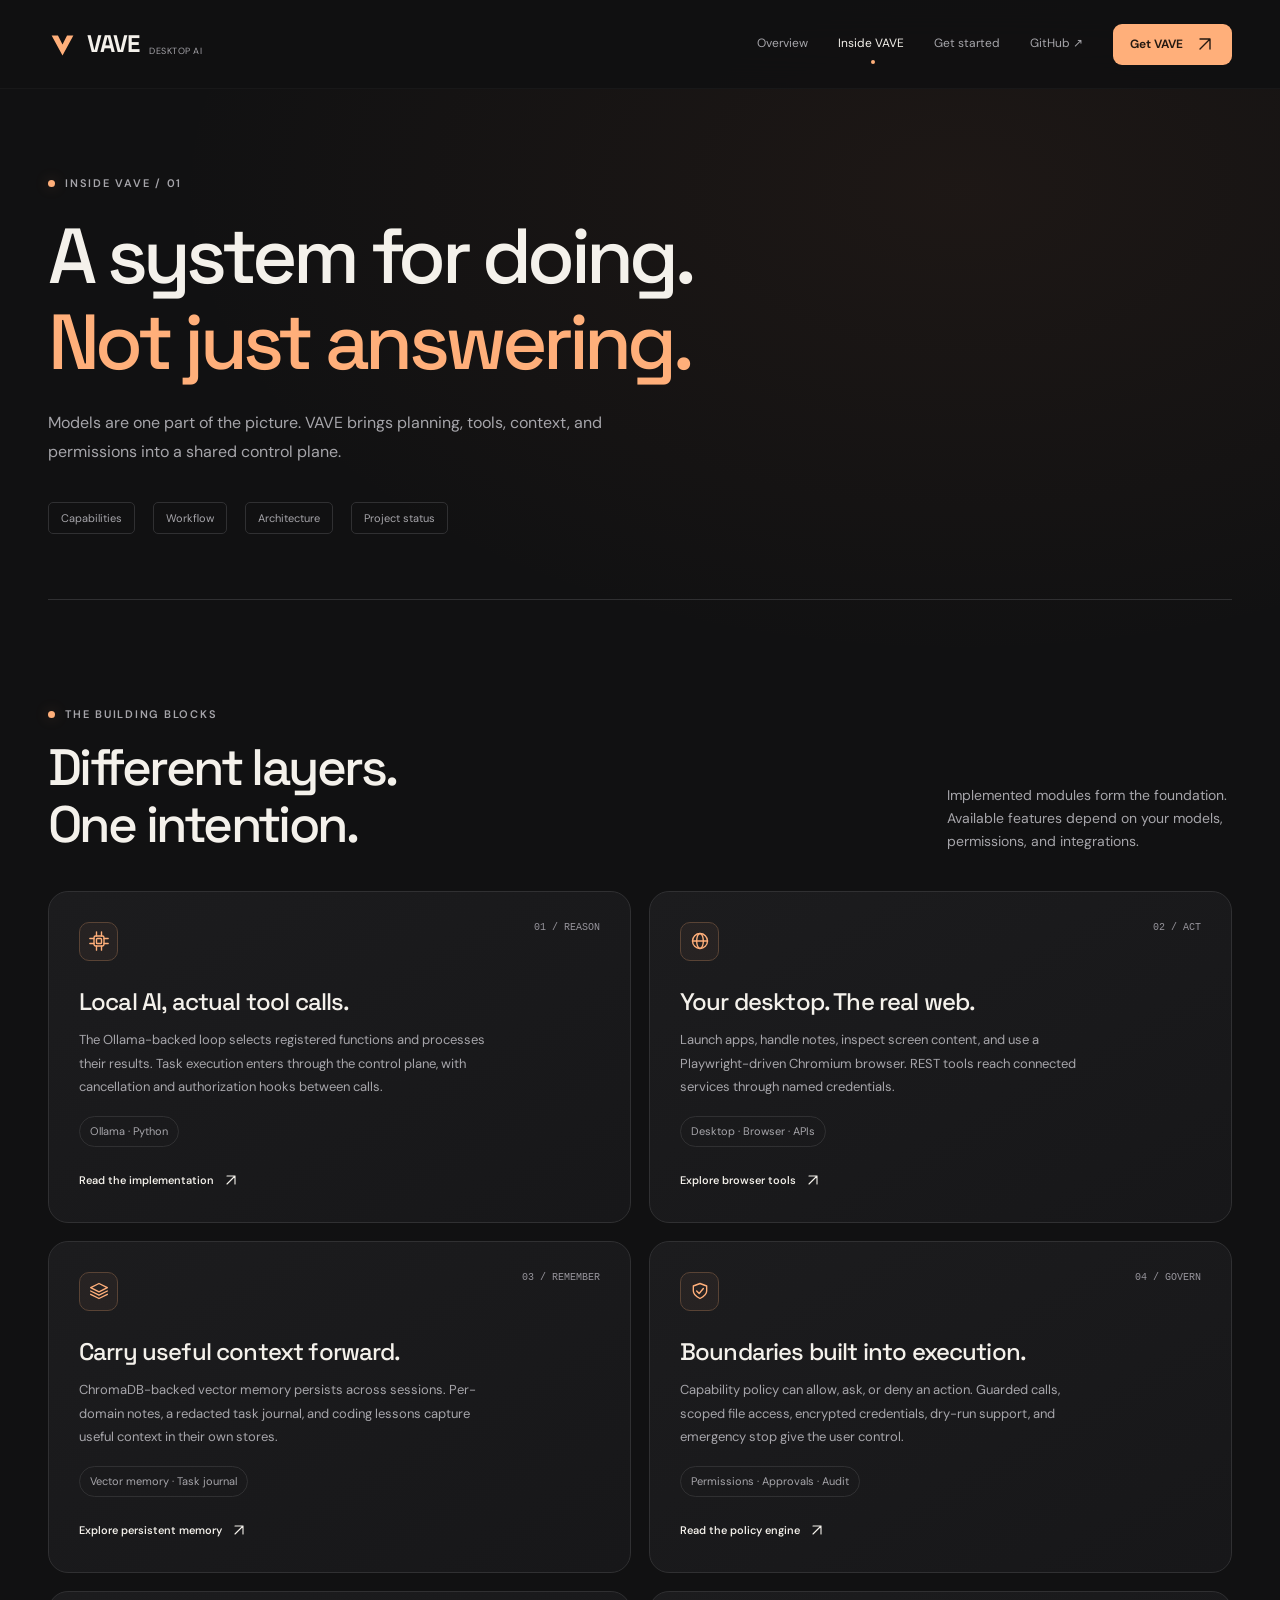
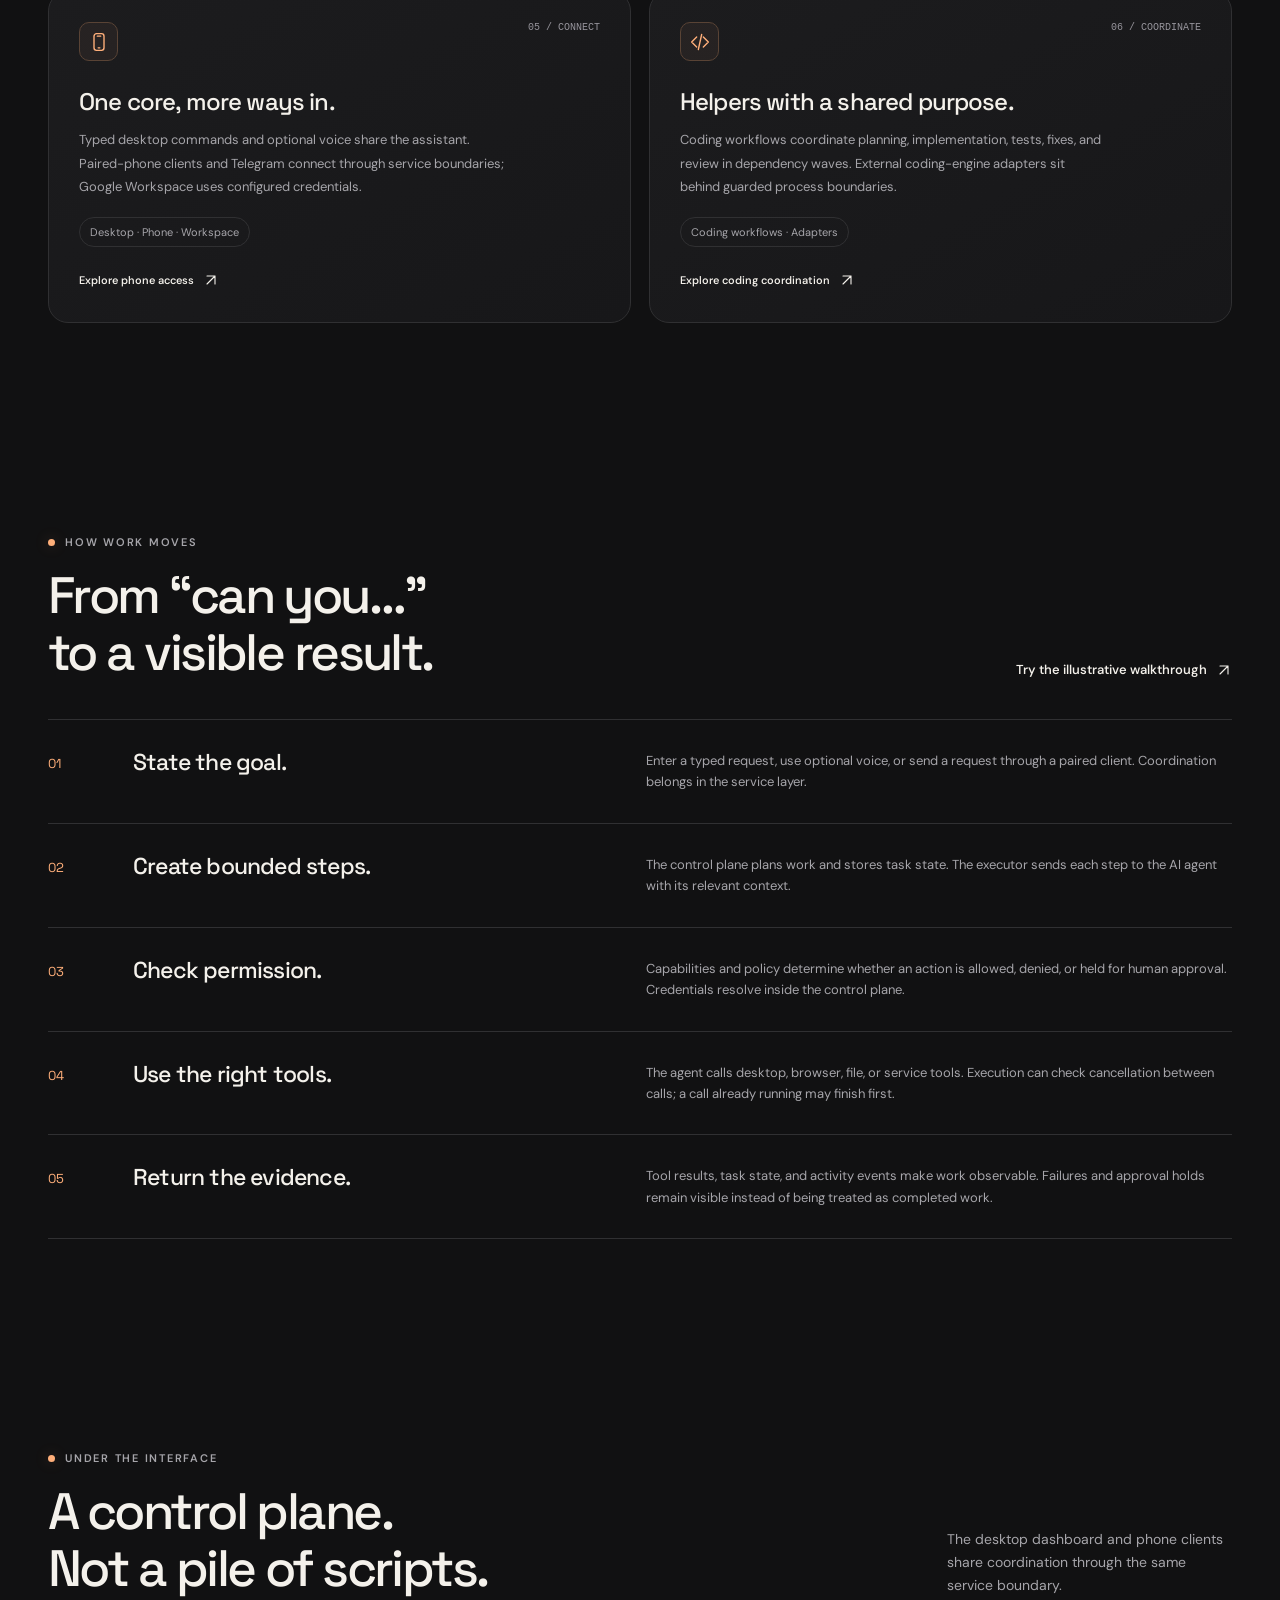
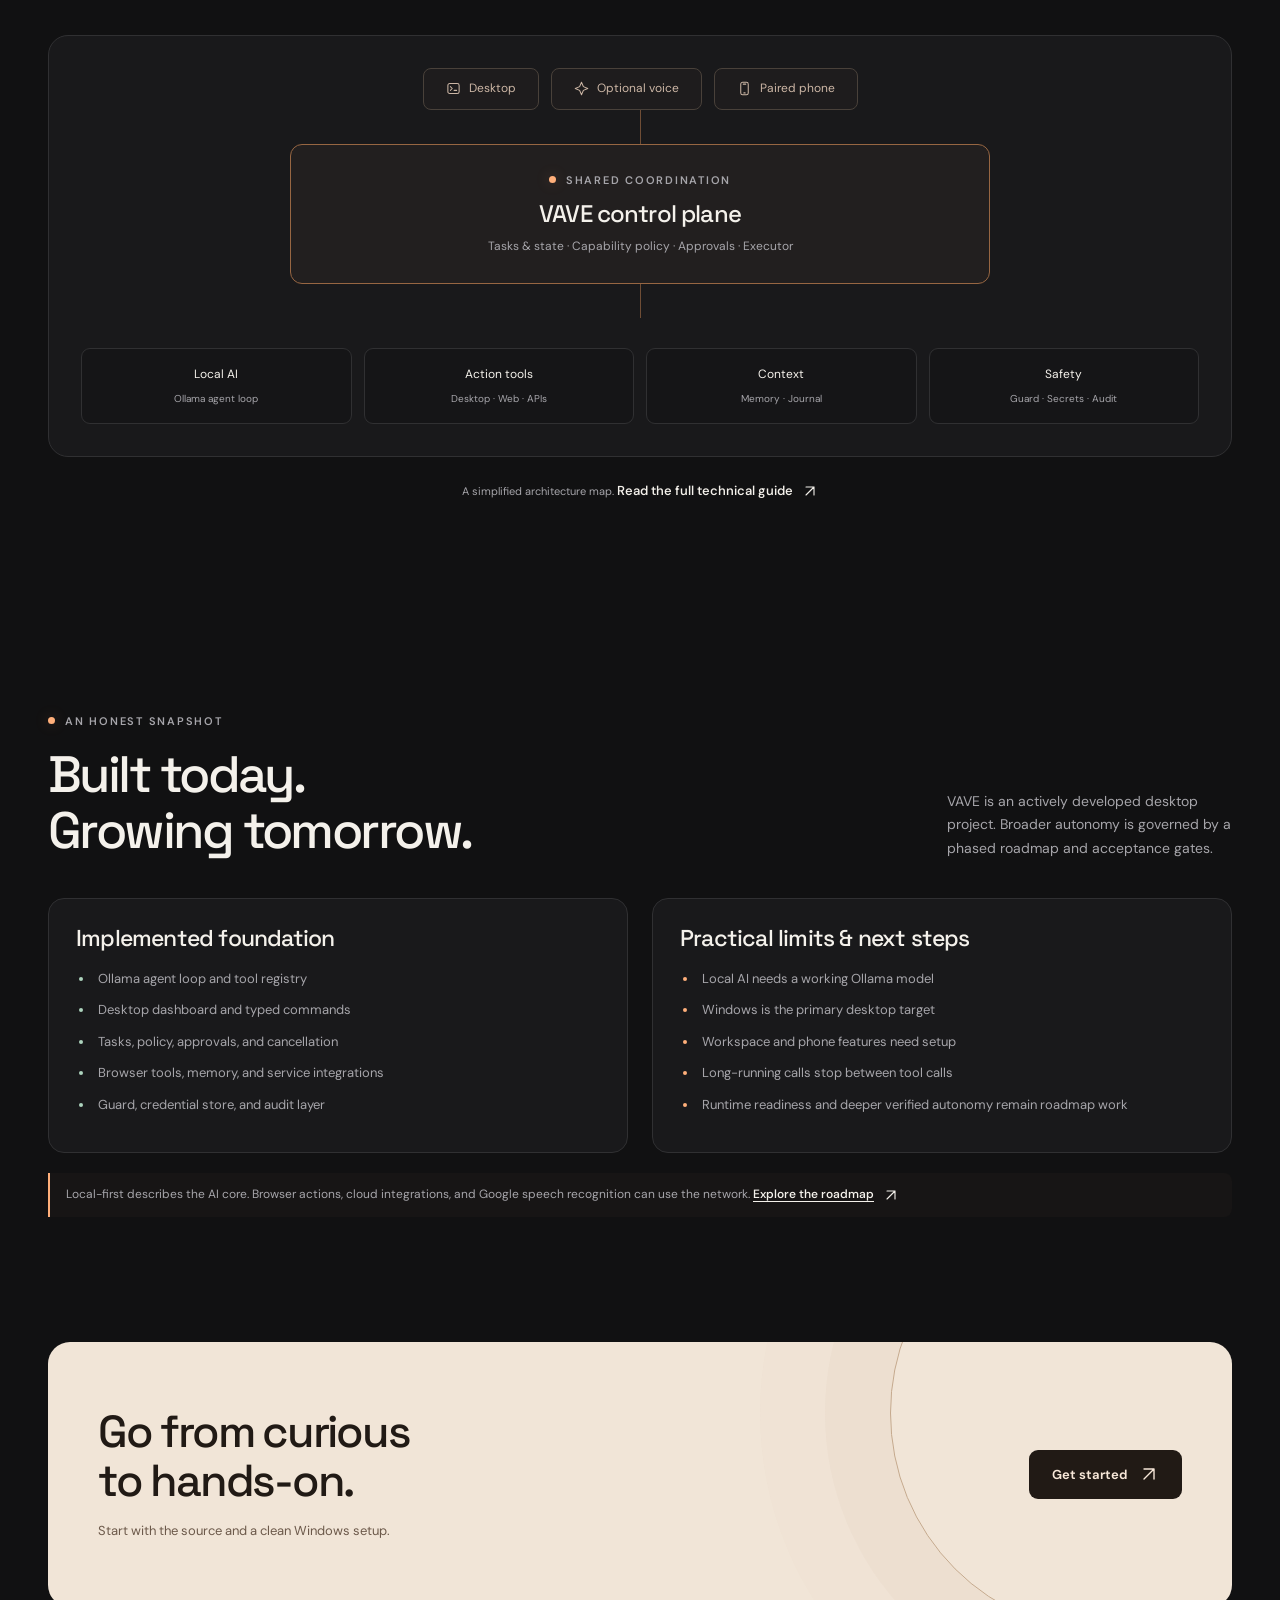
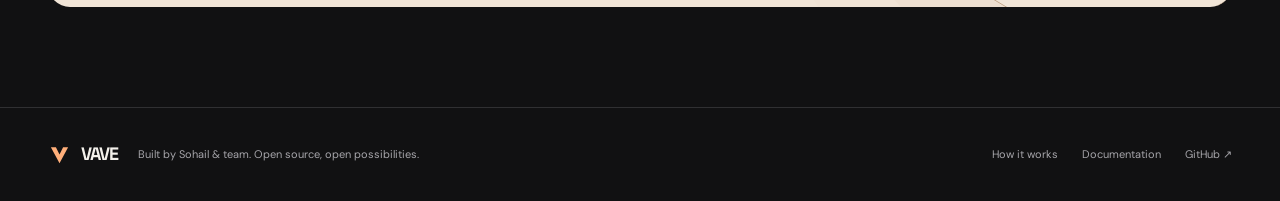
==== showcase/features.html @ 4a10507d "Build VAVE project showcase with interactive workflow and clean source download" ====
<!doctype html>
<html lang="en">
<head>
  <meta charset="utf-8">
  <meta name="viewport" content="width=device-width, initial-scale=1">
  <meta name="theme-color" content="#111112">
  <meta name="description" content="Explore VAVE’s local AI agent, desktop and browser tools, persistent memory, control plane, and human approval workflow.">
  <meta property="og:type" content="website">
  <meta property="og:title" content="Inside VAVE — Features, workflow & architecture">
  <meta property="og:description" content="Explore VAVE’s local AI agent, desktop and browser tools, persistent memory, control plane, and human approval workflow.">
  <meta property="og:url" content="https://sohail-bhai.github.io/VAVE-main/features.html">
  <meta property="og:image" content="https://sohail-bhai.github.io/VAVE-main/assets/social-card.png">
  <meta property="og:image:width" content="1200">
  <meta property="og:image:height" content="630">
  <meta name="twitter:card" content="summary_large_image">
  <link rel="canonical" href="https://sohail-bhai.github.io/VAVE-main/features.html">
  <link rel="icon" href="assets/favicon.svg" type="image/svg+xml">
  <link rel="stylesheet" href="styles.css">
  <script src="app.js" defer></script>
  <title>Inside VAVE — Features, workflow & architecture</title>
</head>
<body>
  <a class="skip-link" href="#main">Skip to content</a>
  <header class="site-header">
    <div class="container header-inner">
      <a class="brand" href="index.html" aria-label="VAVE home"><svg viewBox="0 0 32 32" aria-hidden="true"><path d="m4 6 12 22L28 6h-7l-5 10-5-10Z" fill="#ffaf7a"/></svg>VAVE<small>DESKTOP AI</small></a>
      <button class="nav-toggle" type="button" aria-label="Open navigation" aria-expanded="false" aria-controls="site-nav"><svg class="icon" aria-hidden="true"><use href="assets/icons.svg#menu"></use></svg></button>
      <nav class="site-nav" id="site-nav" aria-label="Main navigation">
        <a href="index.html">Overview</a>
        <a href="features.html" aria-current="page">Inside VAVE</a>
        <a href="get-started.html">Get started</a>
        <a href="https://github.com/sohail-bhai/VAVE-main/tree/codex/vave-showcase" target="_blank" rel="noopener noreferrer">GitHub ↗</a>
        <a class="button small" href="get-started.html#download">Get VAVE <svg class="icon" aria-hidden="true"><use href="assets/icons.svg#arrow-up-right"></use></svg></a>
      </nav>
    </div>
  </header>
  <main id="main" class="container">
    <section class="page-hero" aria-labelledby="page-title">
      <div class="eyebrow">Inside VAVE / 01</div>
      <h1 id="page-title">A system for doing.<br><span class="accent">Not just answering.</span></h1>
      <p>Models are one part of the picture. VAVE brings planning, tools, context, and permissions into a shared control plane.</p>
      <nav class="page-index" aria-label="On this page"><a href="#capabilities">Capabilities</a><a href="#workflow">Workflow</a><a href="#architecture">Architecture</a><a href="#project-status">Project status</a></nav>
    </section>
    <section class="section" id="capabilities" aria-labelledby="capabilities-title">
      <div class="section-header"><div><div class="eyebrow">The building blocks</div><h2 id="capabilities-title">Different layers.<br>One intention.</h2></div><p>Implemented modules form the foundation. Available features depend on your models, permissions, and integrations.</p></div>
      <div class="feature-grid">
        <article class="feature-card" id="local-ai" data-reveal><span class="card-number">01 / REASON</span><div class="icon-chip"><svg class="icon" aria-hidden="true"><use href="assets/icons.svg#cpu"></use></svg></div><h3>Local AI, actual tool calls.</h3><p>The Ollama-backed loop selects registered functions and processes their results. Task execution enters through the control plane, with cancellation and authorization hooks between calls.</p><span class="pill">Ollama · Python</span><br><a class="text-link" href="https://github.com/sohail-bhai/VAVE-main/blob/codex/vave-showcase/assistant/ai_brain.py" target="_blank" rel="noopener noreferrer">Read the implementation <svg class="icon" aria-hidden="true"><use href="assets/icons.svg#arrow-up-right"></use></svg></a></article>
        <article class="feature-card" id="tools" data-reveal><span class="card-number">02 / ACT</span><div class="icon-chip"><svg class="icon" aria-hidden="true"><use href="assets/icons.svg#globe"></use></svg></div><h3>Your desktop. The real web.</h3><p>Launch apps, handle notes, inspect screen content, and use a Playwright-driven Chromium browser. REST tools reach connected services through named credentials.</p><span class="pill">Desktop · Browser · APIs</span><br><a class="text-link" href="https://github.com/sohail-bhai/VAVE-main/tree/codex/vave-showcase/assistant/browser" target="_blank" rel="noopener noreferrer">Explore browser tools <svg class="icon" aria-hidden="true"><use href="assets/icons.svg#arrow-up-right"></use></svg></a></article>
        <article class="feature-card" id="memory" data-reveal><span class="card-number">03 / REMEMBER</span><div class="icon-chip"><svg class="icon" aria-hidden="true"><use href="assets/icons.svg#layers"></use></svg></div><h3>Carry useful context forward.</h3><p>ChromaDB-backed vector memory persists across sessions. Per-domain notes, a redacted task journal, and coding lessons capture useful context in their own stores.</p><span class="pill">Vector memory · Task journal</span><br><a class="text-link" href="https://github.com/sohail-bhai/VAVE-main/blob/codex/vave-showcase/assistant/memory.py" target="_blank" rel="noopener noreferrer">Explore persistent memory <svg class="icon" aria-hidden="true"><use href="assets/icons.svg#arrow-up-right"></use></svg></a></article>
        <article class="feature-card" id="safety" data-reveal><span class="card-number">04 / GOVERN</span><div class="icon-chip"><svg class="icon" aria-hidden="true"><use href="assets/icons.svg#shield"></use></svg></div><h3>Boundaries built into execution.</h3><p>Capability policy can allow, ask, or deny an action. Guarded calls, scoped file access, encrypted credentials, dry-run support, and emergency stop give the user control.</p><span class="pill">Permissions · Approvals · Audit</span><br><a class="text-link" href="https://github.com/sohail-bhai/VAVE-main/blob/codex/vave-showcase/assistant/control/policy.py" target="_blank" rel="noopener noreferrer">Read the policy engine <svg class="icon" aria-hidden="true"><use href="assets/icons.svg#arrow-up-right"></use></svg></a></article>
        <article class="feature-card" data-reveal><span class="card-number">05 / CONNECT</span><div class="icon-chip"><svg class="icon" aria-hidden="true"><use href="assets/icons.svg#phone"></use></svg></div><h3>One core, more ways in.</h3><p>Typed desktop commands and optional voice share the assistant. Paired-phone clients and Telegram connect through service boundaries; Google Workspace uses configured credentials.</p><span class="pill">Desktop · Phone · Workspace</span><br><a class="text-link" href="https://github.com/sohail-bhai/VAVE-main/blob/codex/vave-showcase/docs/mobile.md" target="_blank" rel="noopener noreferrer">Explore phone access <svg class="icon" aria-hidden="true"><use href="assets/icons.svg#arrow-up-right"></use></svg></a></article>
        <article class="feature-card" data-reveal><span class="card-number">06 / COORDINATE</span><div class="icon-chip"><svg class="icon" aria-hidden="true"><use href="assets/icons.svg#code"></use></svg></div><h3>Helpers with a shared purpose.</h3><p>Coding workflows coordinate planning, implementation, tests, fixes, and review in dependency waves. External coding-engine adapters sit behind guarded process boundaries.</p><span class="pill">Coding workflows · Adapters</span><br><a class="text-link" href="https://github.com/sohail-bhai/VAVE-main/blob/codex/vave-showcase/assistant/coding_workflow.py" target="_blank" rel="noopener noreferrer">Explore coding coordination <svg class="icon" aria-hidden="true"><use href="assets/icons.svg#arrow-up-right"></use></svg></a></article>
      </div>
    </section>
    <section class="section" id="workflow" aria-labelledby="workflow-title">
      <div class="section-header"><div><div class="eyebrow">How work moves</div><h2 id="workflow-title">From “can you…”<br>to a visible result.</h2></div><a class="text-link" href="index.html#walkthrough">Try the illustrative walkthrough <svg class="icon" aria-hidden="true"><use href="assets/icons.svg#arrow-up-right"></use></svg></a></div>
      <ol class="flow-list">
        <li class="flow-row"><span class="flow-number">01</span><h3>State the goal.</h3><p>Enter a typed request, use optional voice, or send a request through a paired client. Coordination belongs in the service layer.</p></li>
        <li class="flow-row"><span class="flow-number">02</span><h3>Create bounded steps.</h3><p>The control plane plans work and stores task state. The executor sends each step to the AI agent with its relevant context.</p></li>
        <li class="flow-row"><span class="flow-number">03</span><h3>Check permission.</h3><p>Capabilities and policy determine whether an action is allowed, denied, or held for human approval. Credentials resolve inside the control plane.</p></li>
        <li class="flow-row"><span class="flow-number">04</span><h3>Use the right tools.</h3><p>The agent calls desktop, browser, file, or service tools. Execution can check cancellation between calls; a call already running may finish first.</p></li>
        <li class="flow-row"><span class="flow-number">05</span><h3>Return the evidence.</h3><p>Tool results, task state, and activity events make work observable. Failures and approval holds remain visible instead of being treated as completed work.</p></li>
      </ol>
    </section>
    <section class="section" id="architecture" aria-labelledby="architecture-title">
      <div class="section-header"><div><div class="eyebrow">Under the interface</div><h2 id="architecture-title">A control plane.<br>Not a pile of scripts.</h2></div><p>The desktop dashboard and phone clients share coordination through the same service boundary.</p></div>
      <div class="architecture" role="img" aria-label="Desktop, optional voice, and paired phone connect to the VAVE control plane, which coordinates an Ollama agent, tools, memory, and policy.">
        <div class="architecture-interfaces"><span><svg class="icon" aria-hidden="true"><use href="assets/icons.svg#terminal"></use></svg>Desktop</span><span><svg class="icon" aria-hidden="true"><use href="assets/icons.svg#spark"></use></svg>Optional voice</span><span><svg class="icon" aria-hidden="true"><use href="assets/icons.svg#phone"></use></svg>Paired phone</span></div>
        <div class="architecture-connector"></div>
        <div class="architecture-core"><div class="eyebrow" style="justify-content:center;margin-bottom:12px">Shared coordination</div><h3>VAVE control plane</h3><p>Tasks &amp; state · Capability policy · Approvals · Executor</p></div>
        <div class="architecture-connector"></div>
        <div class="architecture-tools"><span>Local AI<small>Ollama agent loop</small></span><span>Action tools<small>Desktop · Web · APIs</small></span><span>Context<small>Memory · Journal</small></span><span>Safety<small>Guard · Secrets · Audit</small></span></div>
      </div>
      <p class="architecture-caption">A simplified architecture map. <a class="text-link" href="https://github.com/sohail-bhai/VAVE-main/blob/codex/vave-showcase/docs/control-plane.md" target="_blank" rel="noopener noreferrer">Read the full technical guide <svg class="icon" aria-hidden="true"><use href="assets/icons.svg#arrow-up-right"></use></svg></a></p>
    </section>
    <section class="section" id="project-status" aria-labelledby="status-title">
      <div class="section-header"><div><div class="eyebrow">An honest snapshot</div><h2 id="status-title">Built today.<br>Growing tomorrow.</h2></div><p>VAVE is an actively developed desktop project. Broader autonomy is governed by a phased roadmap and acceptance gates.</p></div>
      <div class="status-panel">
        <article class="status-card"><h3>Implemented foundation</h3><ul><li>Ollama agent loop and tool registry</li><li>Desktop dashboard and typed commands</li><li>Tasks, policy, approvals, and cancellation</li><li>Browser tools, memory, and service integrations</li><li>Guard, credential store, and audit layer</li></ul></article>
        <article class="status-card"><h3>Practical limits &amp; next steps</h3><ul><li>Local AI needs a working Ollama model</li><li>Windows is the primary desktop target</li><li>Workspace and phone features need setup</li><li>Long-running calls stop between tool calls</li><li>Runtime readiness and deeper verified autonomy remain roadmap work</li></ul></article>
      </div>
      <div class="notice">Local-first describes the AI core. Browser actions, cloud integrations, and Google speech recognition can use the network. <a class="text-link" href="https://github.com/sohail-bhai/VAVE-main/blob/codex/vave-showcase/docs/jarvis-autonomy-roadmap.md" target="_blank" rel="noopener noreferrer">Explore the roadmap <svg class="icon" aria-hidden="true"><use href="assets/icons.svg#arrow-up-right"></use></svg></a></div>
    </section>
    <section class="closing" aria-labelledby="feature-closing-title"><div><h2 id="feature-closing-title">Go from curious<br>to hands-on.</h2><p>Start with the source and a clean Windows setup.</p></div><a class="button" href="get-started.html">Get started <svg class="icon" aria-hidden="true"><use href="assets/icons.svg#arrow-up-right"></use></svg></a></section>
  </main>
  <footer class="site-footer">
    <div class="container footer-inner">
      <div class="footer-brand">
        <a class="brand" href="index.html" aria-label="VAVE home"><svg viewBox="0 0 32 32" aria-hidden="true"><path d="m4 6 12 22L28 6h-7l-5 10-5-10Z" fill="#ffaf7a"/></svg>VAVE</a>
        <p>Built by Sohail &amp; team. Open source, open possibilities.</p>
      </div>
      <nav class="footer-links" aria-label="Footer navigation">
        <a href="features.html#workflow">How it works</a>
        <a href="get-started.html">Documentation</a>
        <a href="https://github.com/sohail-bhai/VAVE-main/tree/codex/vave-showcase" target="_blank" rel="noopener noreferrer">GitHub ↗</a>
      </nav>
    </div>
  </footer>
  <div class="toast" role="status" aria-live="polite" hidden></div>
</body>
</html>
---- showcase/styles.css ----
@import url('assets/fonts/fonts.css');

:root{color-scheme:dark;--bg:#111112;--surface:#19191b;--raised:#202022;--line:#303032;--ink:#f4f1eb;--muted:#a6a5aa;--accent:#ffaf7a;--green:#add4bd;--radius:20px;--display:'Space Grotesk','Segoe UI',sans-serif;--body:'DM Sans','Segoe UI',sans-serif}
*{box-sizing:border-box}html{scroll-behavior:smooth;scroll-padding-top:105px}body{margin:0;background:var(--bg);color:var(--ink);font:16px/1.65 var(--body);-webkit-font-smoothing:antialiased}body::before{content:'';position:absolute;top:0;left:0;width:100%;height:760px;pointer-events:none;background:radial-gradient(ellipse at 75% 25%,#9a583717,transparent 58%);z-index:-1}a{color:inherit;text-decoration:none}button,input{font:inherit}button,a{-webkit-tap-highlight-color:transparent}button{color:inherit;cursor:pointer}button:disabled{cursor:default;opacity:.5}button:focus-visible,a:focus-visible,summary:focus-visible{outline:2px solid var(--accent);outline-offset:5px}::selection{background:var(--accent);color:var(--bg)}img,svg{max-width:100%}h1,h2,h3,h4,p{margin:0}h1,h2,h3,h4{font-family:var(--display);font-weight:500;line-height:1.1}h1{font-size:clamp(56px,6.6vw,94px);letter-spacing:-.065em}h2{font-size:clamp(36px,4vw,56px);letter-spacing:-.05em}h3{font-size:25px;letter-spacing:-.035em}h4{font-size:18px}p{color:var(--muted)}strong{font-weight:600;color:var(--ink)}.container{width:min(1184px,calc(100% - 80px));margin:auto}.icon{width:20px;height:20px;fill:none;stroke:currentColor;stroke-width:1.65;stroke-linecap:round;stroke-linejoin:round;flex-shrink:0}.mono{font:11px/1.6 Consolas,'Courier New',monospace;letter-spacing:.06em}.eyebrow{display:flex;gap:10px;align-items:center;text-transform:uppercase;letter-spacing:.16em;font-size:11px;font-weight:600;color:var(--muted)}.eyebrow::before{content:'';width:7px;height:7px;border-radius:50%;background:var(--accent);box-shadow:0 0 14px #ffaf7a40}.accent{color:var(--accent)}.button{display:inline-flex;justify-content:center;align-items:center;gap:12px;min-height:49px;padding:12px 22px;border-radius:9px;border:1px solid transparent;background:var(--accent);color:#241911;font-size:13px;font-weight:650;line-height:1.5;transition:background .2s,transform .2s}.button:hover{background:#ffc29b;transform:translateY(-2px)}.button.secondary{background:#1b1b1d;color:var(--ink);border-color:#38383a}.button.secondary:hover{background:#29292c}.button.small{min-height:41px;padding:9px 16px;font-size:12px}.text-link{display:inline-flex;align-items:center;gap:9px;font-size:13px;font-weight:550;color:var(--ink)}.text-link:hover{color:var(--accent)}.text-link .icon{width:16px;height:16px}.actions{display:flex;gap:12px;flex-wrap:wrap;align-items:center}.pill{display:inline-flex;align-items:center;gap:7px;padding:5px 10px;border:1px solid var(--line);border-radius:100px;font-size:11px;color:var(--muted)}.pill .icon{width:13px;height:13px}.skip-link{position:fixed;top:-70px;left:20px;z-index:100;background:var(--accent);color:var(--bg);padding:12px;border-radius:6px}.skip-link:focus{top:12px}

.site-header{position:sticky;top:0;z-index:30;background:#111112eb;backdrop-filter:blur(18px);border-bottom:1px solid #ffffff09}.header-inner{height:88px;display:flex;align-items:center;justify-content:space-between;gap:20px}.brand{display:flex;align-items:center;gap:10px;font:700 24px/1 var(--display);letter-spacing:-1px}.brand svg{width:29px;height:29px}.brand small{align-self:flex-end;color:var(--muted);font:9px/1 var(--body);letter-spacing:.06em;margin-bottom:3px}.site-nav{display:flex;align-items:center;gap:30px}.site-nav>a:not(.button){font-size:12px;color:var(--muted);transition:color .2s}.site-nav>a:hover,.site-nav>a[aria-current=page]{color:var(--ink)}.site-nav>a[aria-current=page]{position:relative}.site-nav>a[aria-current=page]::after{content:'';position:absolute;width:4px;height:4px;border-radius:50%;background:var(--accent);left:50%;bottom:-10px}.nav-toggle{display:none;border:1px solid var(--line);background:var(--surface);border-radius:8px;padding:9px;line-height:0}

.hero{display:grid;grid-template-columns:1.05fr 1fr;align-items:center;gap:45px;min-height:660px;padding:70px 0 56px}.hero h1{margin-top:25px}.hero h1 span{display:block}.hero .hero-description{max-width:400px;font-size:16px;line-height:1.8;margin:25px 0 30px}.hero .micro{font-size:11px;margin-top:22px;display:flex;align-items:center;gap:8px}.micro .icon{width:13px;height:13px;color:var(--green)}.hero-visual{position:relative;min-height:485px;display:flex;align-items:center;justify-content:center}.orbit{position:relative;width:440px;aspect-ratio:1;border-radius:50%;background:radial-gradient(circle,#ffad7720 0,transparent 49%)}.orbit-ring{position:absolute;border:1px solid #ffb17b19;border-radius:50%;inset:13%}.orbit-ring:nth-child(2){inset:1%}.orbit-ring:nth-child(3){inset:27%;border-style:dashed;border-color:#ffb17b27}.orbit-cross{position:absolute;inset:0;opacity:.25;background:linear-gradient(transparent calc(50% - .5px),#5a4b3b calc(50% - .5px),#5a4b3b calc(50% + .5px),transparent calc(50% + .5px)),linear-gradient(90deg,transparent calc(50% - .5px),#5a4b3b calc(50% - .5px),#5a4b3b calc(50% + .5px),transparent calc(50% + .5px))}.orbit-core{position:absolute;inset:33%;border-radius:30px;display:flex;align-items:center;justify-content:center;border:1px solid #ffbe8f3c;background:linear-gradient(135deg,#33281f,#1b1918);box-shadow:0 0 85px #ffaf7a17,inset 0 1px #ffffff0e;transform:rotate(-7deg)}.orbit-core svg{width:67px;transform:rotate(7deg);filter:drop-shadow(0 0 14px #ffaf7a22)}.orbit-node{position:absolute;display:flex;align-items:center;gap:9px;padding:10px 15px;background:#1c1b1a;border:1px solid #44372d;border-radius:9px;box-shadow:0 8px 30px #0002;font-size:12px;color:#d3c4b9;white-space:nowrap}.orbit-node .icon{color:var(--accent);width:17px;height:17px}.node-model{top:4%;left:31%}.node-browser{top:39%;right:-6%}.node-desktop{bottom:6%;right:4%}.node-memory{bottom:23%;left:-6%}.orbit-satellite{position:absolute;top:20%;left:14%;width:7px;height:7px;background:var(--accent);border-radius:50%;box-shadow:0 0 20px #ffaf7a80}.satellite-two{top:auto;left:auto;bottom:17%;right:21%;width:4px;height:4px}.visual-caption{position:absolute;bottom:0;left:0;right:0;text-align:center;font:10px/1.5 Consolas,monospace;color:#a2978d;letter-spacing:.12em;text-transform:uppercase}.orbit-label{position:absolute;top:-13px;left:-12px;color:#80786f;font-size:9px;letter-spacing:.13em}.capability-strip{display:flex;justify-content:space-between;align-items:center;padding:28px 0;border-top:1px solid var(--line);border-bottom:1px solid var(--line);gap:20px}.capability-strip>span{font-size:11px;color:var(--muted)}.stack-logos{display:flex;gap:32px;flex-wrap:wrap}.stack-logos span{display:flex;align-items:center;gap:8px;font:500 13px var(--display);color:#c6c3bf}.stack-logos .icon{color:#777}

.section{padding:105px 0}.section-header{display:flex;align-items:flex-end;justify-content:space-between;gap:40px;margin-bottom:38px}.section-header h2{max-width:600px;margin-top:17px}.section-header>p{max-width:285px;font-size:14px}.section-intro{max-width:560px;margin-top:20px}.walkthrough{display:grid;grid-template-columns:245px 1fr;border:1px solid #3b3531;border-radius:var(--radius);overflow:hidden;background:var(--surface);box-shadow:0 26px 80px #0002}.demo-sidebar{background:#151516;padding:25px 19px;border-right:1px solid var(--line)}.demo-brand{display:flex;gap:10px;align-items:center;font:500 13px var(--display);margin-bottom:30px}.demo-brand .icon{color:var(--accent)}.demo-tablist{display:grid;gap:8px;margin-top:12px}.demo-tab{display:flex;align-items:center;gap:10px;text-align:left;padding:12px;border:1px solid transparent;border-radius:9px;background:transparent;color:var(--muted);font-size:12px}.demo-tab:hover{background:#ffffff05}.demo-tab[aria-selected=true]{background:#ffaf7a0d;border-color:#ffaf7a35;color:var(--accent)}.demo-tab .icon{width:16px;height:16px}.demo-sidebar-note{margin-top:35px;font-size:11px;line-height:1.8;color:#8c8b91}.demo-main{padding:28px 32px}.demo-toolbar{display:flex;align-items:center;justify-content:space-between;gap:12px;margin-bottom:25px}.demo-toolbar>span:first-child{color:#bdbcc0}.demo-disclosure{font-size:10px;text-transform:uppercase;letter-spacing:.08em;padding:4px 9px;border-radius:5px;border:1px solid #4e4236;color:#e5b897}.demo-prompt{padding:17px 19px;border:1px solid var(--line);background:#202022;border-radius:10px}.demo-prompt .eyebrow{font-size:9px;letter-spacing:.1em;margin-bottom:8px}.demo-prompt .eyebrow::before{display:none}.demo-prompt p{color:var(--ink);font:400 18px/1.45 var(--display)}.demo-body{display:grid;grid-template-columns:1fr 220px;gap:28px;padding:27px 0}.demo-steps{margin:0;padding:0;list-style:none;display:grid;gap:18px}.demo-step{display:flex;align-items:flex-start;gap:12px}.step-symbol{border:1px solid #4b4b4f;color:#949498;width:23px;height:23px;display:flex;align-items:center;justify-content:center;border-radius:50%;font:10px Consolas,monospace;flex-shrink:0;margin-top:2px}.demo-step[data-state=active] .step-symbol{border-color:var(--accent);color:var(--accent);box-shadow:0 0 0 4px #ffaf7a0b}.demo-step[data-state=done] .step-symbol{border-color:#8bb69e;background:#8bb69e12;color:var(--green)}.demo-step[data-state=blocked] .step-symbol{border-color:var(--accent);color:var(--accent)}.step-text strong{display:block;font:500 12px/1.7 var(--body)}.step-text p{font-size:11px;line-height:1.6;margin-top:2px}.demo-step[data-state=pending]{opacity:.5}.sample-output{padding:16px;border:1px solid #343436;border-radius:10px;align-self:start;background:#151517;min-height:170px}.sample-output .eyebrow{font-size:8px;letter-spacing:.09em}.sample-output .eyebrow::before{width:5px;height:5px;background:var(--green);box-shadow:none}.sample-output p{font-size:12px;line-height:1.8;margin:15px 0}.sample-output .pill{font-size:9px;padding:3px 8px;border-color:#384a3e;color:var(--green)}.demo-controls{display:flex;align-items:center;justify-content:space-between;gap:12px;padding-top:20px;border-top:1px solid var(--line)}.demo-progress{color:var(--muted);font:10px Consolas,monospace}.demo-controls-right{display:flex;gap:10px}.reset-demo{border:0;background:transparent;color:var(--muted);font-size:11px;padding:8px}.reset-demo:hover{color:var(--ink)}.demo-approval{padding:16px;background:#ffaf7a0a;border:1px solid #ffaf7a3b;border-radius:10px;margin-bottom:22px}.demo-approval h4{font-size:14px;color:var(--accent)}.demo-approval p{font-size:12px;margin:7px 0 13px}.demo-approval .actions .button{min-height:35px;font-size:11px;padding:8px 12px}.demo-caption{margin-top:16px;display:flex;align-items:center;justify-content:space-between;gap:15px;font-size:11px;color:var(--muted)}.demo-caption .text-link{font-size:11px} [hidden]{display:none!important}.no-script{padding:20px;border:1px solid var(--line);border-radius:10px;color:var(--muted);font-size:13px}

.bento{display:grid;grid-template-columns:repeat(3,1fr);gap:16px}.feature-card{position:relative;overflow:hidden;min-height:270px;padding:30px;border:1px solid var(--line);border-radius:var(--radius);background:linear-gradient(150deg,#1c1c1e,#171719);transition:border-color .2s,transform .2s}.feature-card:hover{border-color:#726052;transform:translateY(-3px)}.feature-card h3{font-size:24px;margin:35px 0 13px}.feature-card p{font-size:13px;line-height:1.8}.icon-chip{width:39px;height:39px;display:flex;align-items:center;justify-content:center;border:1px solid #594335;border-radius:10px;background:#ffaf7a0c;color:var(--accent)}.card-number{position:absolute;top:30px;right:30px;font:10px Consolas,monospace;color:#737178}.feature-card .text-link{margin-top:24px;font-size:11px}.safety-section{display:grid;grid-template-columns:1fr 1fr;gap:90px;align-items:center;border-top:1px solid var(--line);border-bottom:1px solid var(--line);padding:75px 0}.safety-section h2{margin:20px 0}.safety-section p{font-size:14px;max-width:420px}.safety-section .text-link{margin-top:25px}.permission-card{padding:28px;background:#1b1a19;border:1px solid #4c3b30;border-radius:var(--radius)}.permission-top{display:flex;align-items:center;gap:12px;font-size:13px;color:var(--accent)}.permission-top .icon{width:24px;height:24px}.permission-card h3{font-size:24px;margin:22px 0 12px}.permission-card>p{font-size:12px}.permission-detail{display:flex;justify-content:space-between;gap:12px;border-top:1px solid #3d322a;padding:14px 0;font-size:11px;margin-top:18px}.permission-detail span{color:var(--muted)}.permission-detail strong{font-weight:500}.permission-choices{display:flex;gap:10px}.permission-choices span{display:flex;justify-content:center;align-items:center;gap:8px;flex:1;padding:10px;border:1px solid #554032;border-radius:7px;font-size:11px;color:#e7d2c2}.permission-choices span:last-child{background:var(--accent);color:#302017;border-color:var(--accent)}.permission-card .caption{font-size:9px;color:#a9988a;margin-top:16px}.source-grid{display:grid;grid-template-columns:repeat(3,1fr);gap:16px}.source-card{display:block;border-top:1px solid var(--line);padding:24px 0}.source-card:hover .source-title{color:var(--accent)}.source-title{display:flex;align-items:center;justify-content:space-between;font:500 15px var(--display);margin-bottom:10px}.source-title .icon{width:16px;height:16px}.source-card p{font-size:12px;max-width:305px}.source-card .mono{display:block;color:#817f86;font-size:10px;margin-top:15px}.closing{padding:65px 50px;position:relative;overflow:hidden;background:#f1e5d7;color:#211a15;border-radius:22px;display:flex;align-items:center;justify-content:space-between;gap:35px}.closing::after{content:'';position:absolute;top:-150px;right:-100px;width:440px;height:440px;border:1px solid #c5a98d;border-radius:50%;box-shadow:0 0 0 65px #c5a98d12,0 0 0 130px #c5a98d0a;pointer-events:none}.closing>*{z-index:1}.closing h2{font-size:clamp(32px,3.5vw,48px);max-width:500px}.closing p{color:#6c594a;font-size:13px;margin-top:15px}.closing .button{background:#211a15;color:#f8e8d9;white-space:nowrap}.closing .button:hover{background:#47372a}.site-footer{margin-top:100px;border-top:1px solid var(--line);padding:35px 0}.footer-inner{display:flex;align-items:center;justify-content:space-between;gap:25px}.footer-brand{display:flex;gap:20px;align-items:center}.footer-brand .brand{font-size:18px}.footer-brand .brand svg{width:23px;height:23px}.footer-brand p{font-size:11px}.footer-links{display:flex;gap:24px;font-size:11px;color:var(--muted)}.footer-links a:hover{color:var(--accent)}

.page-hero{padding:85px 0 65px;border-bottom:1px solid var(--line)}.page-hero h1{font-size:clamp(48px,6.4vw,78px);max-width:880px;margin:22px 0;letter-spacing:-.06em}.page-hero>p{max-width:590px;font-size:16px;line-height:1.85}.page-hero .actions{margin-top:28px}.page-hero .page-index{display:flex;gap:18px;margin-top:35px;flex-wrap:wrap}.page-index a{font-size:11px;color:var(--muted);padding:6px 12px;border:1px solid var(--line);border-radius:5px}.page-index a:hover{color:var(--accent);border-color:#65503f}.feature-grid{display:grid;grid-template-columns:repeat(2,1fr);gap:18px}.feature-grid .feature-card{min-height:315px}.feature-grid .feature-card h3{margin-top:28px}.feature-grid .feature-card p{max-width:425px}.feature-grid .feature-card .pill{margin-top:18px}.flow-list{list-style:none;padding:0;margin:0;border-top:1px solid var(--line)}.flow-row{display:grid;grid-template-columns:60px 1fr 1.2fr;gap:25px;padding:30px 0;border-bottom:1px solid var(--line);align-items:start}.flow-number{color:var(--accent);font:13px var(--display);padding-top:5px}.flow-row h3{font-size:23px}.flow-row p{font-size:13px}.architecture{padding:32px;border:1px solid var(--line);border-radius:20px;background:var(--surface)}.architecture-interfaces{display:flex;justify-content:center;gap:12px;flex-wrap:wrap}.architecture-interfaces span{border:1px solid #49413a;background:#ffaf7a06;color:#ccb6a5;font-size:12px;border-radius:8px;padding:10px 22px;display:flex;gap:8px;align-items:center}.architecture-interfaces .icon{width:15px;height:15px}.architecture-connector{height:34px;width:1px;background:#6f4d35;margin:auto}.architecture-core{text-align:center;padding:26px;border:1px solid #976642;background:#ffaf7a0a;border-radius:12px;max-width:700px;margin:auto}.architecture-core h3{font-size:24px}.architecture-core p{font-size:12px;margin-top:10px}.architecture-tools{display:grid;grid-template-columns:repeat(4,1fr);gap:12px;margin-top:30px}.architecture-tools span{padding:16px 10px;border:1px solid var(--line);border-radius:9px;text-align:center;font-size:12px;background:#151517}.architecture-tools small{display:block;font-size:10px;color:var(--muted);margin-top:6px}.architecture-caption{font-size:11px;text-align:center;margin-top:23px}.status-panel{display:grid;grid-template-columns:1fr 1fr;gap:24px}.status-card{padding:27px;border:1px solid var(--line);border-radius:16px;background:var(--surface)}.status-card h3{font-size:23px;margin-bottom:17px}.status-card li{font-size:13px;color:var(--muted);margin:10px 0;padding-left:4px}.status-card ul{margin:0;padding-left:18px}.status-card:first-child li::marker{color:var(--green)}.status-card:last-child li::marker{color:var(--accent)}

.setup-layout{display:grid;grid-template-columns:200px 1fr;gap:65px;padding-top:65px}.setup-nav{position:sticky;top:125px;align-self:start;display:grid;gap:13px;padding-bottom:20px}.setup-nav .eyebrow{margin-bottom:7px}.setup-nav a{font-size:12px;color:var(--muted);border-left:1px solid var(--line);padding:3px 0 3px 14px}.setup-nav a:hover{color:var(--accent);border-color:var(--accent)}.setup-section{margin-bottom:65px;scroll-margin-top:120px}.setup-section h2{font-size:32px;margin-bottom:20px}.setup-section>p{font-size:14px;margin-bottom:20px}.download-card{background:linear-gradient(135deg,#30251f,#1b1918);border:1px solid #6c4d38;border-radius:17px;padding:29px}.download-title{display:flex;gap:13px;align-items:center;margin-bottom:12px}.download-title .icon{color:var(--accent);width:26px;height:26px}.download-title h3{font-size:23px}.download-card p{font-size:13px;max-width:530px;margin:14px 0 22px}.download-meta{display:flex;gap:12px;align-items:center;flex-wrap:wrap}.download-meta .mono{color:#ae9685;font-size:10px}.checksum{margin-top:18px;padding-top:15px;border-top:1px solid #534034}.checksum summary{font-size:11px;color:#bcaa9b}.checksum code{display:block;overflow-wrap:anywhere;font:11px/1.8 Consolas,monospace;color:var(--muted);margin-top:10px}.requirements-grid{display:grid;grid-template-columns:repeat(2,1fr);gap:12px}.requirement{padding:18px;border:1px solid var(--line);border-radius:10px;background:var(--surface)}.requirement strong{display:block;font-size:13px;margin-bottom:5px}.requirement p{font-size:11px}.notice{border-left:2px solid var(--accent);padding:12px 16px;margin:20px 0;background:#ffaf7a06;color:var(--muted);font-size:12px;border-radius:0 8px 8px 0}.notice .text-link{font-size:12px;text-decoration:underline;text-underline-offset:3px}.setup-step-title{display:flex;gap:12px;align-items:center;margin:27px 0 13px}.setup-step-title span{border:1px solid #705038;border-radius:50%;width:27px;height:27px;display:grid;place-items:center;font:11px Consolas,monospace;color:var(--accent)}.setup-step-title h3{font-size:19px}.code-block{position:relative;background:#19191b;border:1px solid var(--line);border-radius:10px;margin:15px 0;overflow:hidden}.code-header{display:flex;justify-content:space-between;align-items:center;background:#202022;border-bottom:1px solid var(--line);padding:9px 15px;font:10px Consolas,monospace;color:var(--muted)}.copy-button{display:flex;gap:6px;align-items:center;border:0;background:transparent;color:#c2c0c7;font:10px var(--body);padding:4px 6px}.copy-button:hover{color:var(--accent)}.copy-button .icon{width:13px;height:13px}.code-block pre{margin:0;padding:20px;overflow:auto;color:#e4d6c9;font:12px/1.95 Consolas,'Courier New',monospace;white-space:pre}.code-block pre::selection{color:#111}.setup-section .small-copy{font-size:12px;margin:14px 0}.example-commands{display:grid;grid-template-columns:repeat(2,1fr);gap:12px;margin:20px 0}.command-card{border:1px solid var(--line);border-radius:10px;padding:17px;background:var(--surface)}.command-card .mono{color:var(--accent);font-size:9px}.command-card p{margin-top:7px;font-size:12px;color:var(--ink)}.faq{border-bottom:1px solid var(--line)}.faq details{border-top:1px solid var(--line);padding:20px 0}.faq summary{cursor:pointer;font-size:13px;font-weight:500;padding-right:16px}.faq details p{font-size:12px;line-height:1.85;margin-top:13px;max-width:600px}.faq a{color:var(--accent);text-decoration:underline;text-underline-offset:3px}.faq code{color:#e4c4aa;font-size:11px}.next-links{display:grid;grid-template-columns:1fr 1fr;gap:16px}.next-links a{padding:22px;background:var(--surface);border:1px solid var(--line);border-radius:12px}.next-links a:hover{border-color:#7a5a43}.next-links h3{font-size:19px;margin-bottom:8px}.next-links p{font-size:12px}.toast{position:fixed;bottom:25px;left:50%;transform:translateX(-50%);background:#f1e5d7;color:#211a15;border-radius:8px;padding:12px 20px;z-index:50;font-size:12px;box-shadow:0 8px 30px #0005;max-width:calc(100% - 40px);text-align:center}.reveal-visible{animation:reveal .7s ease both}@keyframes reveal{from{opacity:0;transform:translateY(18px)}to{opacity:1;transform:translateY(0)}}

.demo-step[data-state=pending]{opacity:1}.demo-step[data-state=pending] .step-text strong{color:var(--muted)}.card-number{color:#96949b}.orbit-label{color:#a2978d}
.demo-announcement{position:absolute;width:1px;height:1px;overflow:hidden;clip-path:inset(50%);white-space:nowrap}
@media(min-width:1450px){.hero{min-height:710px}.hero-visual{min-height:520px}.orbit{width:480px}}
@media(max-width:1100px){.container{width:calc(100% - 60px)}.hero{gap:20px;min-height:610px}.hero h1{font-size:72px}.orbit{width:360px}.hero-visual{min-height:420px}.orbit-node{font-size:10px;padding:9px 12px}.hero .hero-description{font-size:14px}.stack-logos{gap:19px}.walkthrough{grid-template-columns:210px 1fr}.demo-body{grid-template-columns:1fr 190px;gap:18px}.demo-main{padding:25px}.safety-section{gap:45px}.feature-card{padding:25px}.setup-layout{gap:40px;grid-template-columns:175px 1fr}}
@media(max-width:850px){.hero{padding-top:50px;min-height:570px}.hero h1{font-size:60px}.orbit{width:290px}.hero-visual{min-height:370px}.orbit-core{border-radius:23px}.orbit-core svg{width:48px}.node-browser{right:-8%}.node-memory{left:-7%}.orbit-node{gap:6px;padding:7px 9px;font-size:9px}.orbit-node .icon{width:13px;height:13px}.visual-caption{font-size:8px}.site-nav{gap:20px}.stack-logos{gap:13px}.stack-logos span{font-size:11px}.capability-strip>span{max-width:130px}.section{padding:75px 0}.bento{grid-template-columns:1fr 1fr}.bento .feature-card:last-child{grid-column:1/-1;min-height:auto}.demo-sidebar{padding:22px 14px}.walkthrough{grid-template-columns:170px 1fr}.demo-body{grid-template-columns:1fr}.sample-output{min-height:auto;padding:13px}.sample-output p{margin:10px 0}.demo-brand{font-size:11px;gap:6px}.demo-tab{font-size:11px;padding:10px 7px;gap:7px}.demo-prompt p{font-size:16px}.demo-disclosure{font-size:8px}.safety-section{gap:30px}.closing{padding:45px 30px}.footer-brand p{max-width:130px}.flow-row{grid-template-columns:40px 1fr 1.1fr;gap:18px}.setup-layout{grid-template-columns:145px 1fr;gap:25px}.requirements-grid{grid-template-columns:1fr 1fr}}
@media(max-width:700px){.container{width:calc(100% - 40px)}.header-inner{height:72px;flex-wrap:wrap}.brand{font-size:22px}.nav-toggle{display:block}.site-nav{width:100%;order:3;flex-wrap:wrap;gap:20px;padding:18px 0;background:var(--bg)}.js .site-nav{display:none}.js .site-nav.is-open{display:flex}.site-header:has(.is-open) .header-inner{height:auto;min-height:72px;padding-top:16px}.site-nav>a:not(.button){font-size:13px}.site-nav .button{margin-left:auto}.hero{grid-template-columns:1fr;padding:48px 0 30px;gap:5px;min-height:auto}.hero h1{font-size:clamp(62px,12vw,80px);letter-spacing:-.06em}.hero .hero-description{font-size:14px;max-width:430px;margin:22px 0 25px}.hero .micro{margin-top:18px}.hero-visual{min-height:390px;margin-top:20px}.orbit{width:330px;max-width:82vw}.orbit-node{font-size:11px;padding:9px 12px}.orbit-node .icon{width:15px;height:15px}.orbit-core svg{width:55px}.orbit-label{left:0;font-size:8px}.visual-caption{font-size:9px;bottom:4px}.capability-strip{display:block;padding:22px 0}.capability-strip>span{display:block;max-width:none;margin-bottom:15px}.stack-logos{gap:17px}.stack-logos span{font-size:11px}.section{padding:65px 0}.section-header{display:block;margin-bottom:28px}.section-header>p{max-width:400px;margin-top:20px;font-size:13px}.section-header h2{margin-top:14px;font-size:36px}.walkthrough{display:block}.demo-sidebar{border-right:0;border-bottom:1px solid var(--line);padding:17px}.demo-brand{display:none}.demo-sidebar>.eyebrow{font-size:9px}.demo-tablist{display:flex;flex-wrap:wrap;gap:5px;margin-top:8px}.demo-tab{font-size:11px;padding:9px 10px}.demo-sidebar-note{margin:10px 0 0;font-size:10px;line-height:1.65}.demo-main{padding:21px 18px}.demo-toolbar{margin-bottom:18px}.demo-prompt{padding:14px}.demo-prompt p{font-size:17px}.demo-body{padding:23px 0;gap:23px}.demo-caption{display:block;line-height:1.9}.demo-caption .text-link{margin-top:6px}.demo-controls{gap:8px}.demo-controls-right{gap:4px}.demo-controls .button{font-size:11px;padding:9px 12px;min-height:39px}.demo-progress{font-size:9px}.bento,.feature-grid,.source-grid{grid-template-columns:1fr}.bento .feature-card:last-child{grid-column:auto}.feature-card{min-height:250px;padding:25px}.feature-card h3{margin-top:28px}.feature-card p{max-width:440px}.safety-section{grid-template-columns:1fr;gap:30px;padding:55px 0}.safety-section h2{font-size:36px}.permission-card{padding:25px}.source-card{padding:20px 0}.source-card p{max-width:none}.closing{display:block;padding:35px 27px;border-radius:16px}.closing h2{font-size:35px}.closing .button{margin-top:25px}.site-footer{margin-top:65px;padding:25px 0}.footer-inner{display:block}.footer-brand p{max-width:none}.footer-links{margin-top:23px;gap:23px;flex-wrap:wrap}.page-hero{padding:50px 0 40px}.page-hero h1{font-size:52px;max-width:500px}.page-hero>p{font-size:14px}.page-hero .page-index{gap:9px;margin-top:25px}.feature-grid .feature-card{min-height:290px}.flow-row{grid-template-columns:30px 1fr;gap:15px;padding:25px 0}.flow-row p{grid-column:2}.flow-row h3{font-size:22px}.architecture{padding:24px 17px}.architecture-interfaces{gap:8px}.architecture-interfaces span{font-size:11px;padding:9px 11px}.architecture-tools{grid-template-columns:1fr 1fr;gap:9px;margin-top:24px}.architecture-core{padding:23px 17px}.architecture-core h3{font-size:22px}.status-panel{grid-template-columns:1fr;gap:15px}.setup-layout{display:block;padding-top:35px}.setup-nav{position:static;display:flex;flex-wrap:wrap;gap:12px;margin-bottom:25px}.setup-nav .eyebrow{display:none}.setup-nav a{border:1px solid var(--line);padding:5px 10px;border-radius:5px;font-size:10px}.setup-section{margin-bottom:50px}.setup-section h2{font-size:29px}.requirements-grid{gap:9px}.download-card{padding:23px}.download-title h3{font-size:21px}.download-meta{gap:10px}.download-meta .button{width:100%}.code-block pre{font-size:11px;padding:17px}.example-commands{grid-template-columns:1fr}.next-links{grid-template-columns:1fr}.page-hero .actions .button{font-size:12px}}
@media(max-width:370px){.container{width:calc(100% - 30px)}.hero h1{font-size:57px}.hero-visual{min-height:350px}.orbit-node{font-size:9px;padding:8px}.actions{gap:8px}.button{padding:12px 15px;font-size:12px}.demo-tab{padding:8px;font-size:10px}.demo-tab .icon{width:13px;height:13px}.demo-disclosure{font-size:7px}.requirements-grid{grid-template-columns:1fr}.demo-controls{flex-wrap:wrap}.demo-controls-right{margin-left:auto}.page-hero h1{font-size:45px}}
@media(prefers-reduced-motion:reduce){html{scroll-behavior:auto}*,*::before,*::after{animation:none!important;transition:none!important}.button:hover,.feature-card:hover{transform:none}}
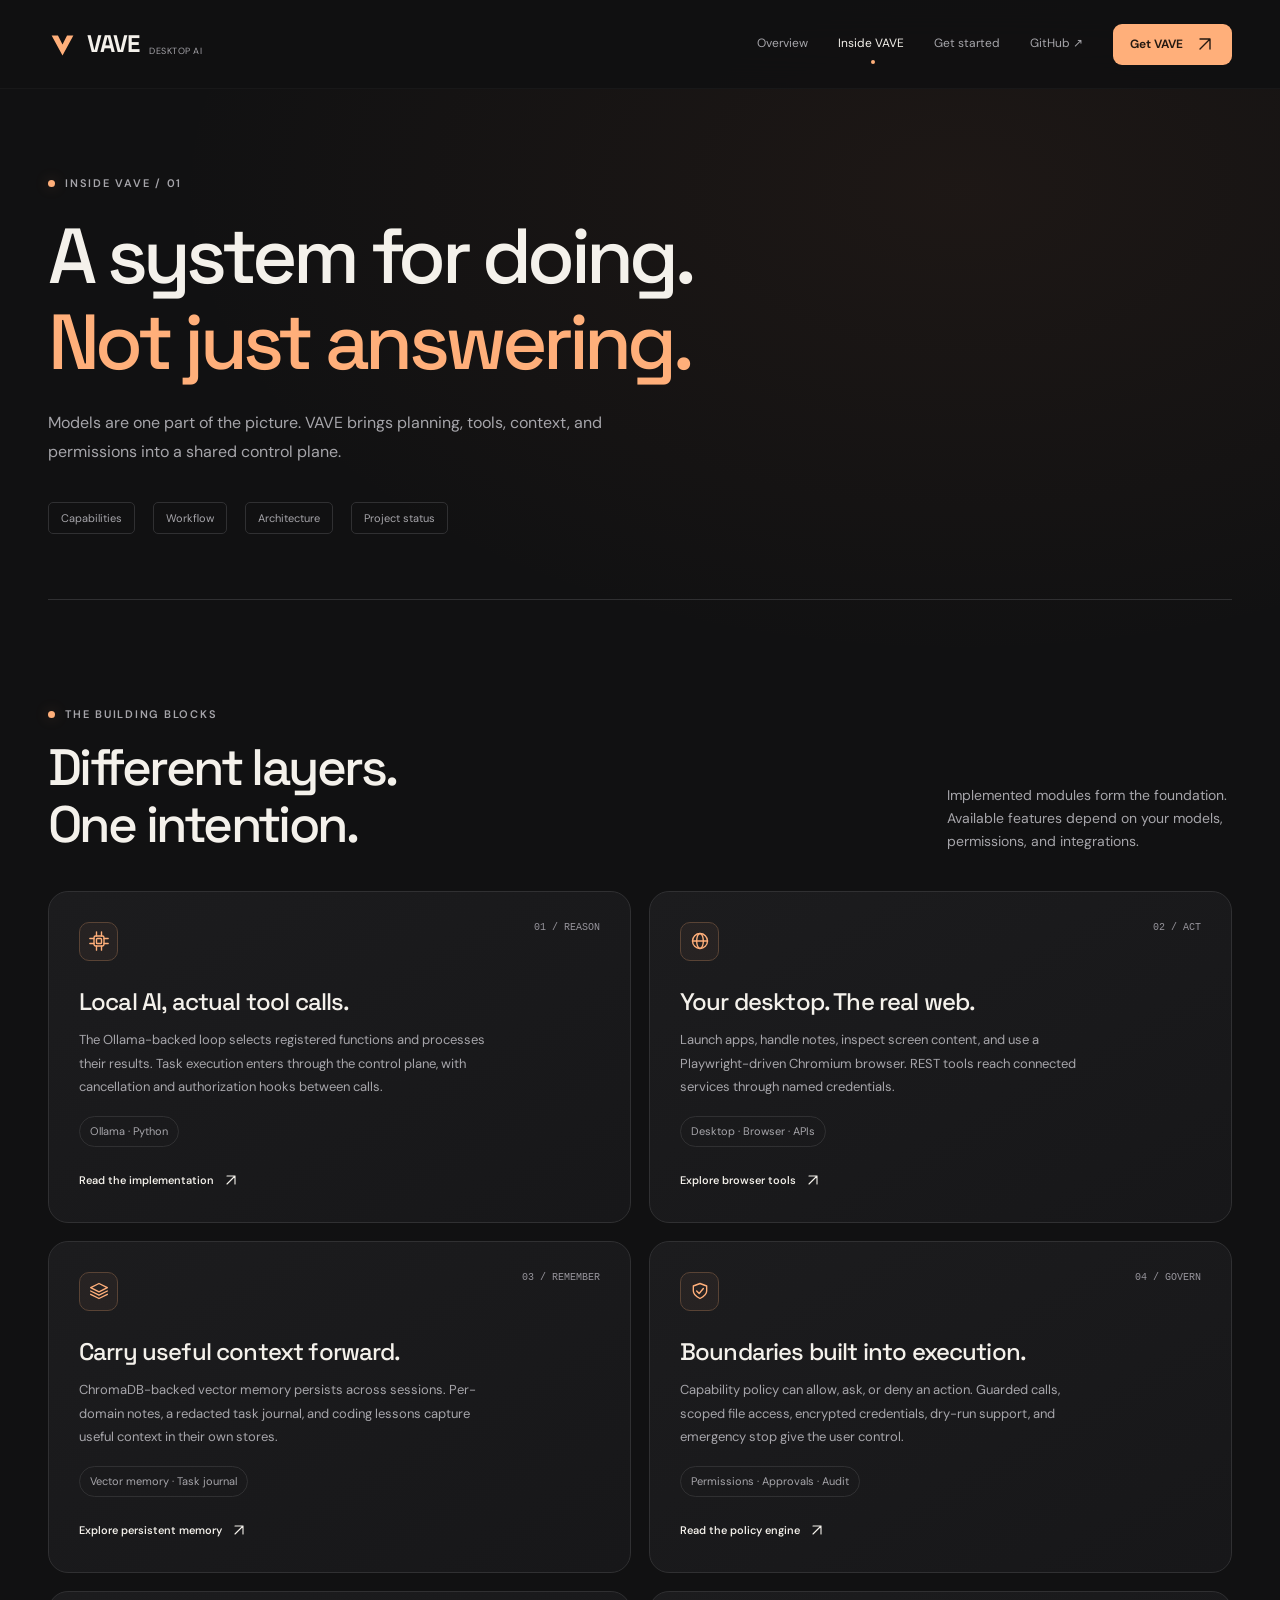
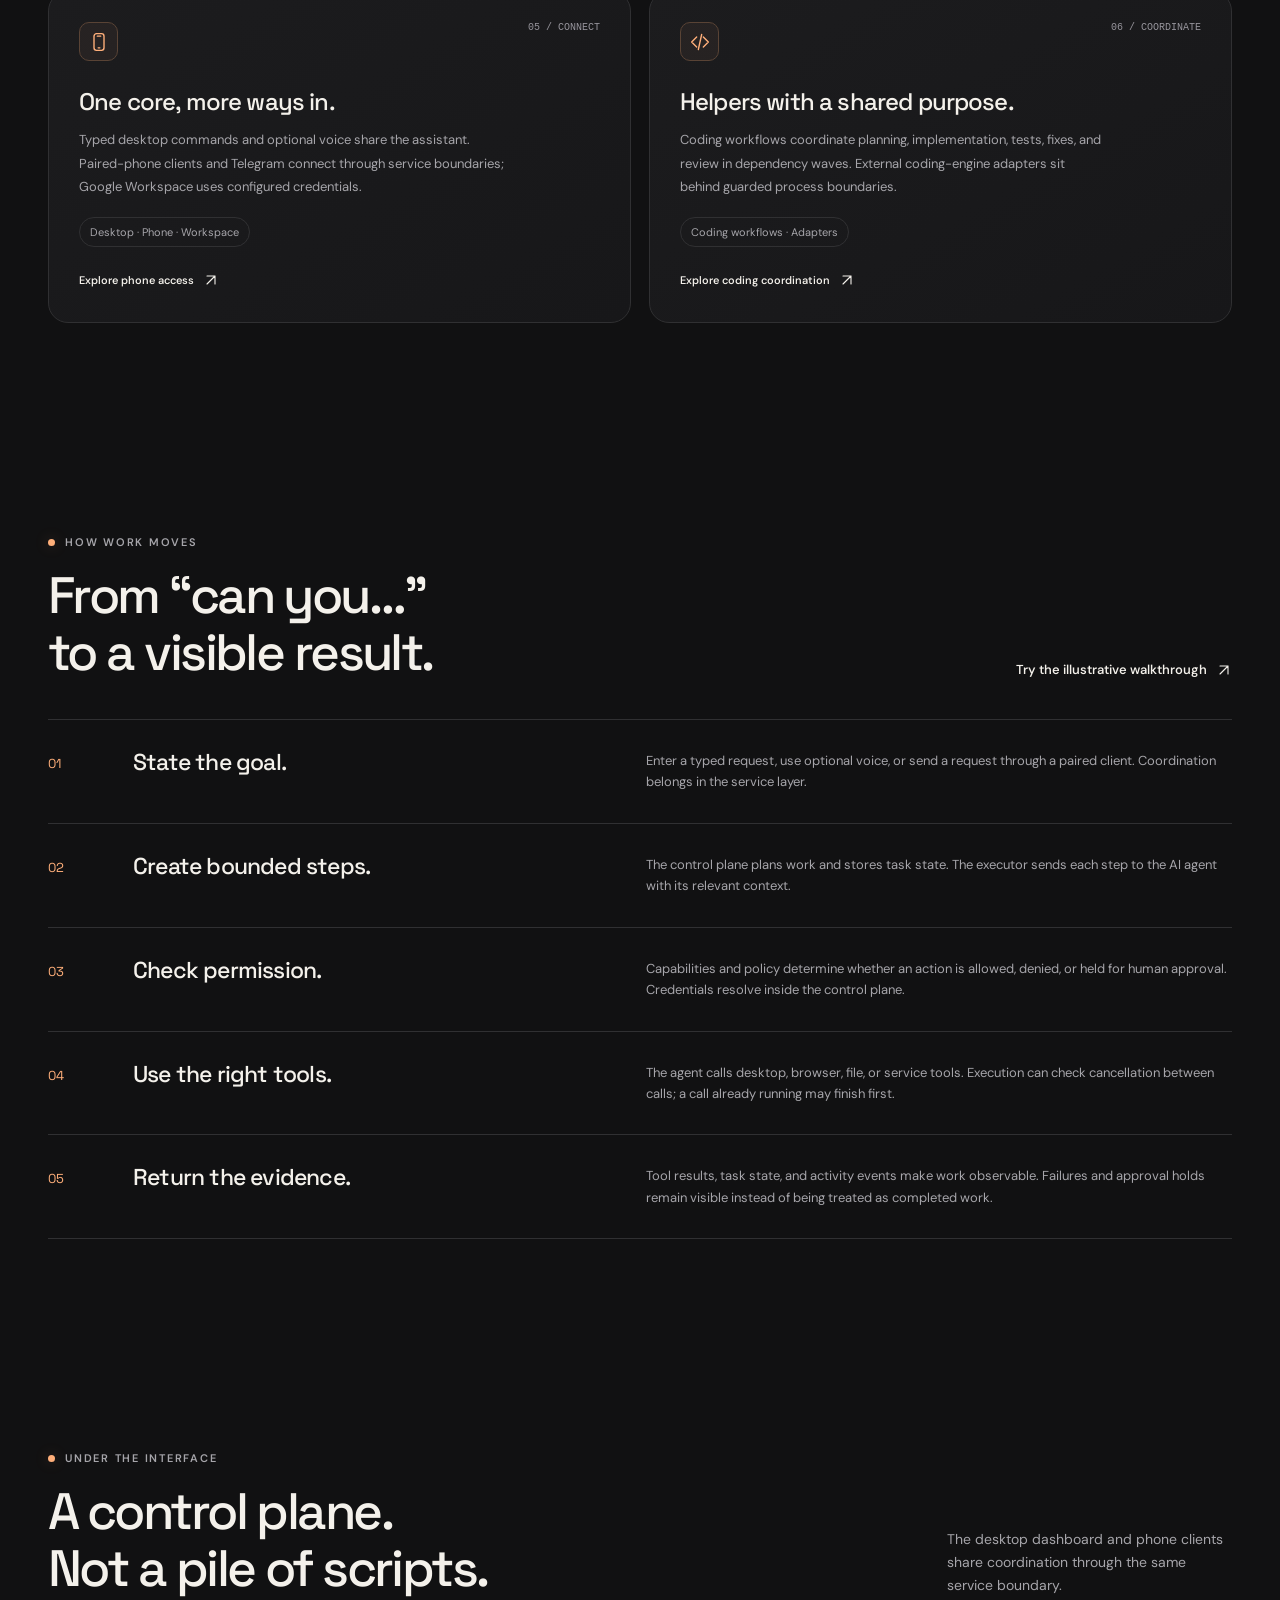
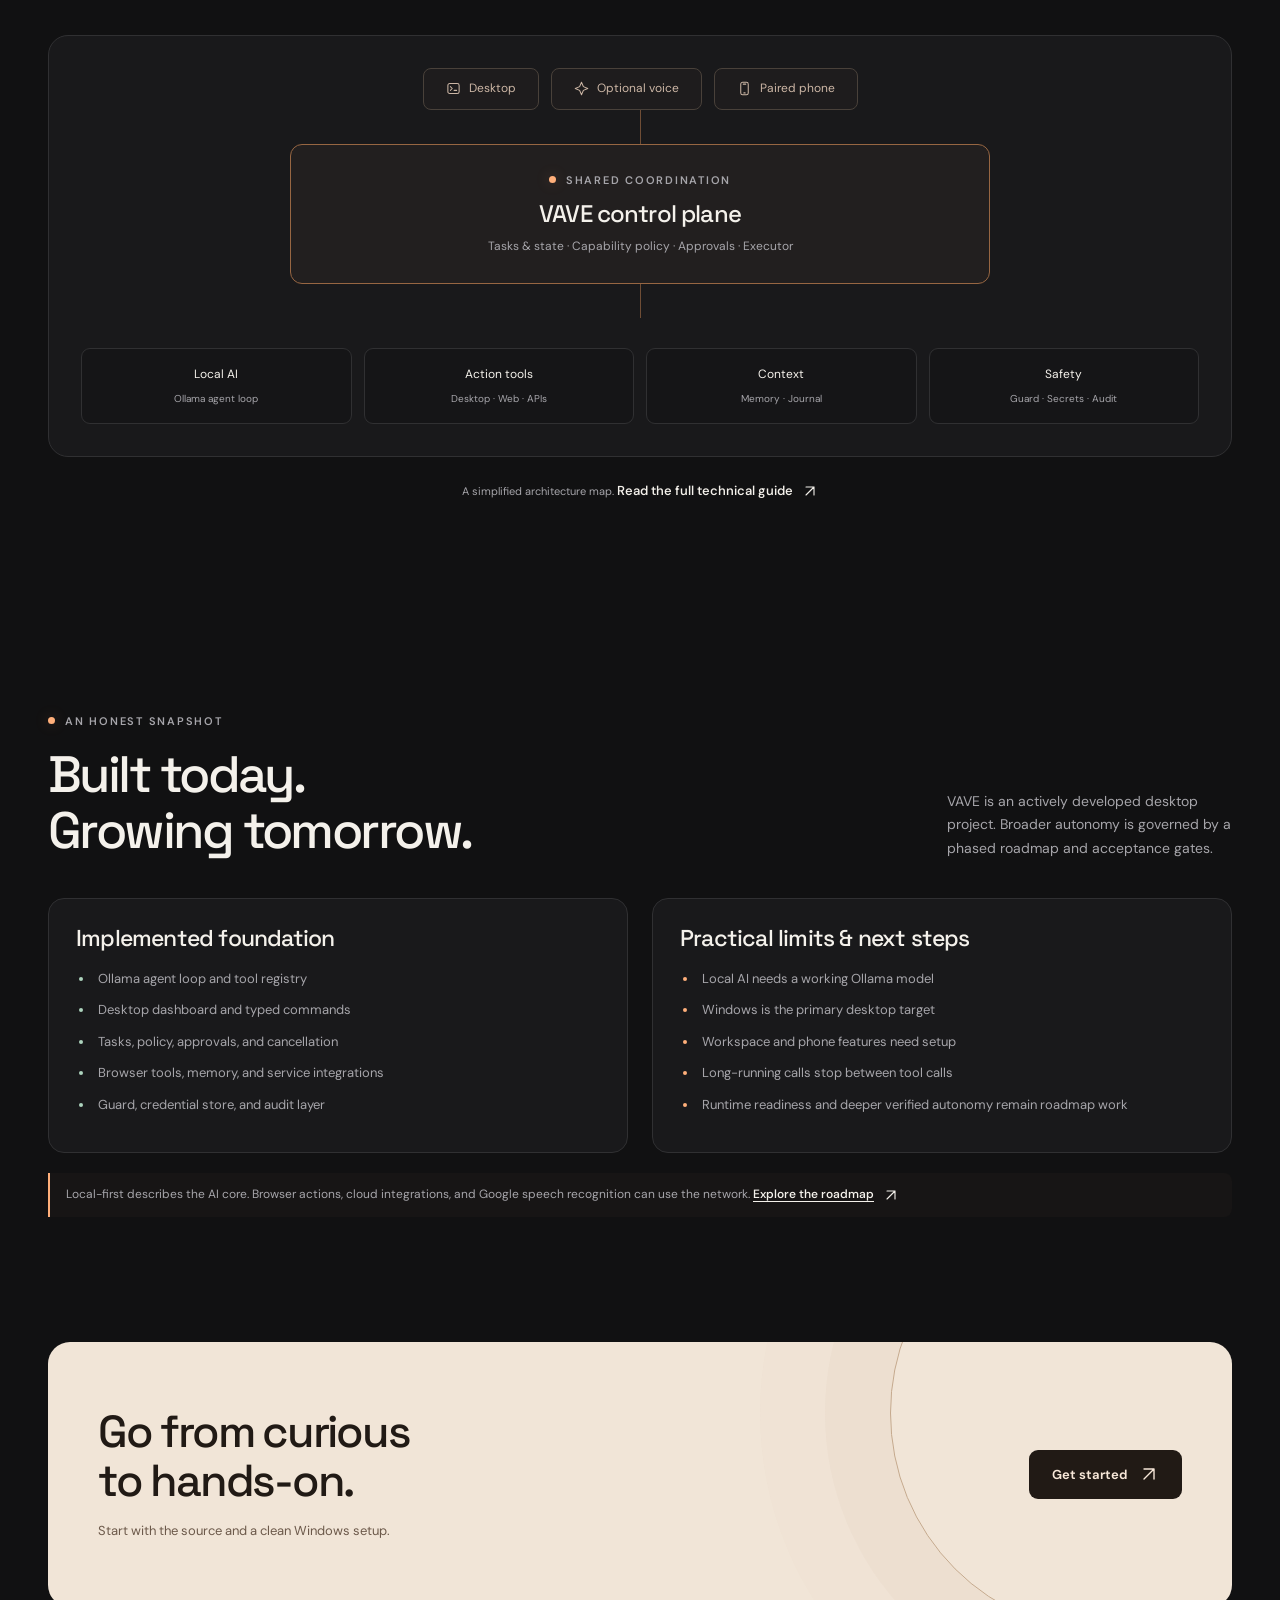
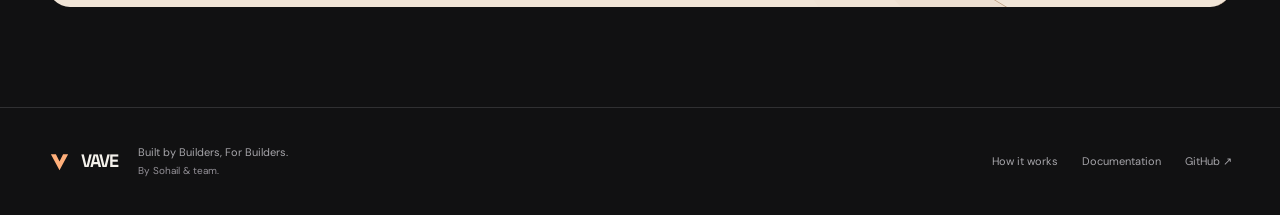
==== commit 76b15911: "Apply Built by Builders, For Builders branding across showcase" ====
--- a/showcase/features.html
+++ b/showcase/features.html
@@ -9,7 +9,7 @@
   <meta property="og:title" content="Inside VAVE — Features, workflow & architecture">
   <meta property="og:description" content="Explore VAVE’s local AI agent, desktop and browser tools, persistent memory, control plane, and human approval workflow.">
   <meta property="og:url" content="https://sohail-bhai.github.io/VAVE-main/features.html">
-  <meta property="og:image" content="https://sohail-bhai.github.io/VAVE-main/assets/social-card.png">
+  <meta property="og:image" content="https://sohail-bhai.github.io/VAVE-main/assets/social-card.png?v=builders">
   <meta property="og:image:width" content="1200">
   <meta property="og:image:height" content="630">
   <meta name="twitter:card" content="summary_large_image">
@@ -87,7 +87,7 @@
     <div class="container footer-inner">
       <div class="footer-brand">
         <a class="brand" href="index.html" aria-label="VAVE home"><svg viewBox="0 0 32 32" aria-hidden="true"><path d="m4 6 12 22L28 6h-7l-5 10-5-10Z" fill="#ffaf7a"/></svg>VAVE</a>
-        <p>Built by Sohail &amp; team. Open source, open possibilities.</p>
+        <p>Built by Builders, For Builders.<br><span>By Sohail &amp; team.</span></p>
       </div>
       <nav class="footer-links" aria-label="Footer navigation">
         <a href="features.html#workflow">How it works</a>
--- a/showcase/styles.css
+++ b/showcase/styles.css
@@ -15,6 +15,7 @@
 
 .setup-layout{display:grid;grid-template-columns:200px 1fr;gap:65px;padding-top:65px}.setup-nav{position:sticky;top:125px;align-self:start;display:grid;gap:13px;padding-bottom:20px}.setup-nav .eyebrow{margin-bottom:7px}.setup-nav a{font-size:12px;color:var(--muted);border-left:1px solid var(--line);padding:3px 0 3px 14px}.setup-nav a:hover{color:var(--accent);border-color:var(--accent)}.setup-section{margin-bottom:65px;scroll-margin-top:120px}.setup-section h2{font-size:32px;margin-bottom:20px}.setup-section>p{font-size:14px;margin-bottom:20px}.download-card{background:linear-gradient(135deg,#30251f,#1b1918);border:1px solid #6c4d38;border-radius:17px;padding:29px}.download-title{display:flex;gap:13px;align-items:center;margin-bottom:12px}.download-title .icon{color:var(--accent);width:26px;height:26px}.download-title h3{font-size:23px}.download-card p{font-size:13px;max-width:530px;margin:14px 0 22px}.download-meta{display:flex;gap:12px;align-items:center;flex-wrap:wrap}.download-meta .mono{color:#ae9685;font-size:10px}.checksum{margin-top:18px;padding-top:15px;border-top:1px solid #534034}.checksum summary{font-size:11px;color:#bcaa9b}.checksum code{display:block;overflow-wrap:anywhere;font:11px/1.8 Consolas,monospace;color:var(--muted);margin-top:10px}.requirements-grid{display:grid;grid-template-columns:repeat(2,1fr);gap:12px}.requirement{padding:18px;border:1px solid var(--line);border-radius:10px;background:var(--surface)}.requirement strong{display:block;font-size:13px;margin-bottom:5px}.requirement p{font-size:11px}.notice{border-left:2px solid var(--accent);padding:12px 16px;margin:20px 0;background:#ffaf7a06;color:var(--muted);font-size:12px;border-radius:0 8px 8px 0}.notice .text-link{font-size:12px;text-decoration:underline;text-underline-offset:3px}.setup-step-title{display:flex;gap:12px;align-items:center;margin:27px 0 13px}.setup-step-title span{border:1px solid #705038;border-radius:50%;width:27px;height:27px;display:grid;place-items:center;font:11px Consolas,monospace;color:var(--accent)}.setup-step-title h3{font-size:19px}.code-block{position:relative;background:#19191b;border:1px solid var(--line);border-radius:10px;margin:15px 0;overflow:hidden}.code-header{display:flex;justify-content:space-between;align-items:center;background:#202022;border-bottom:1px solid var(--line);padding:9px 15px;font:10px Consolas,monospace;color:var(--muted)}.copy-button{display:flex;gap:6px;align-items:center;border:0;background:transparent;color:#c2c0c7;font:10px var(--body);padding:4px 6px}.copy-button:hover{color:var(--accent)}.copy-button .icon{width:13px;height:13px}.code-block pre{margin:0;padding:20px;overflow:auto;color:#e4d6c9;font:12px/1.95 Consolas,'Courier New',monospace;white-space:pre}.code-block pre::selection{color:#111}.setup-section .small-copy{font-size:12px;margin:14px 0}.example-commands{display:grid;grid-template-columns:repeat(2,1fr);gap:12px;margin:20px 0}.command-card{border:1px solid var(--line);border-radius:10px;padding:17px;background:var(--surface)}.command-card .mono{color:var(--accent);font-size:9px}.command-card p{margin-top:7px;font-size:12px;color:var(--ink)}.faq{border-bottom:1px solid var(--line)}.faq details{border-top:1px solid var(--line);padding:20px 0}.faq summary{cursor:pointer;font-size:13px;font-weight:500;padding-right:16px}.faq details p{font-size:12px;line-height:1.85;margin-top:13px;max-width:600px}.faq a{color:var(--accent);text-decoration:underline;text-underline-offset:3px}.faq code{color:#e4c4aa;font-size:11px}.next-links{display:grid;grid-template-columns:1fr 1fr;gap:16px}.next-links a{padding:22px;background:var(--surface);border:1px solid var(--line);border-radius:12px}.next-links a:hover{border-color:#7a5a43}.next-links h3{font-size:19px;margin-bottom:8px}.next-links p{font-size:12px}.toast{position:fixed;bottom:25px;left:50%;transform:translateX(-50%);background:#f1e5d7;color:#211a15;border-radius:8px;padding:12px 20px;z-index:50;font-size:12px;box-shadow:0 8px 30px #0005;max-width:calc(100% - 40px);text-align:center}.reveal-visible{animation:reveal .7s ease both}@keyframes reveal{from{opacity:0;transform:translateY(18px)}to{opacity:1;transform:translateY(0)}}
 
+.hero .brand-tagline{text-transform:none;font-size:12px;letter-spacing:.06em}.footer-brand p>span{color:#949198;font-size:10px}
 .demo-step[data-state=pending]{opacity:1}.demo-step[data-state=pending] .step-text strong{color:var(--muted)}.card-number{color:#96949b}.orbit-label{color:#a2978d}
 .demo-announcement{position:absolute;width:1px;height:1px;overflow:hidden;clip-path:inset(50%);white-space:nowrap}
 @media(min-width:1450px){.hero{min-height:710px}.hero-visual{min-height:520px}.orbit{width:480px}}
